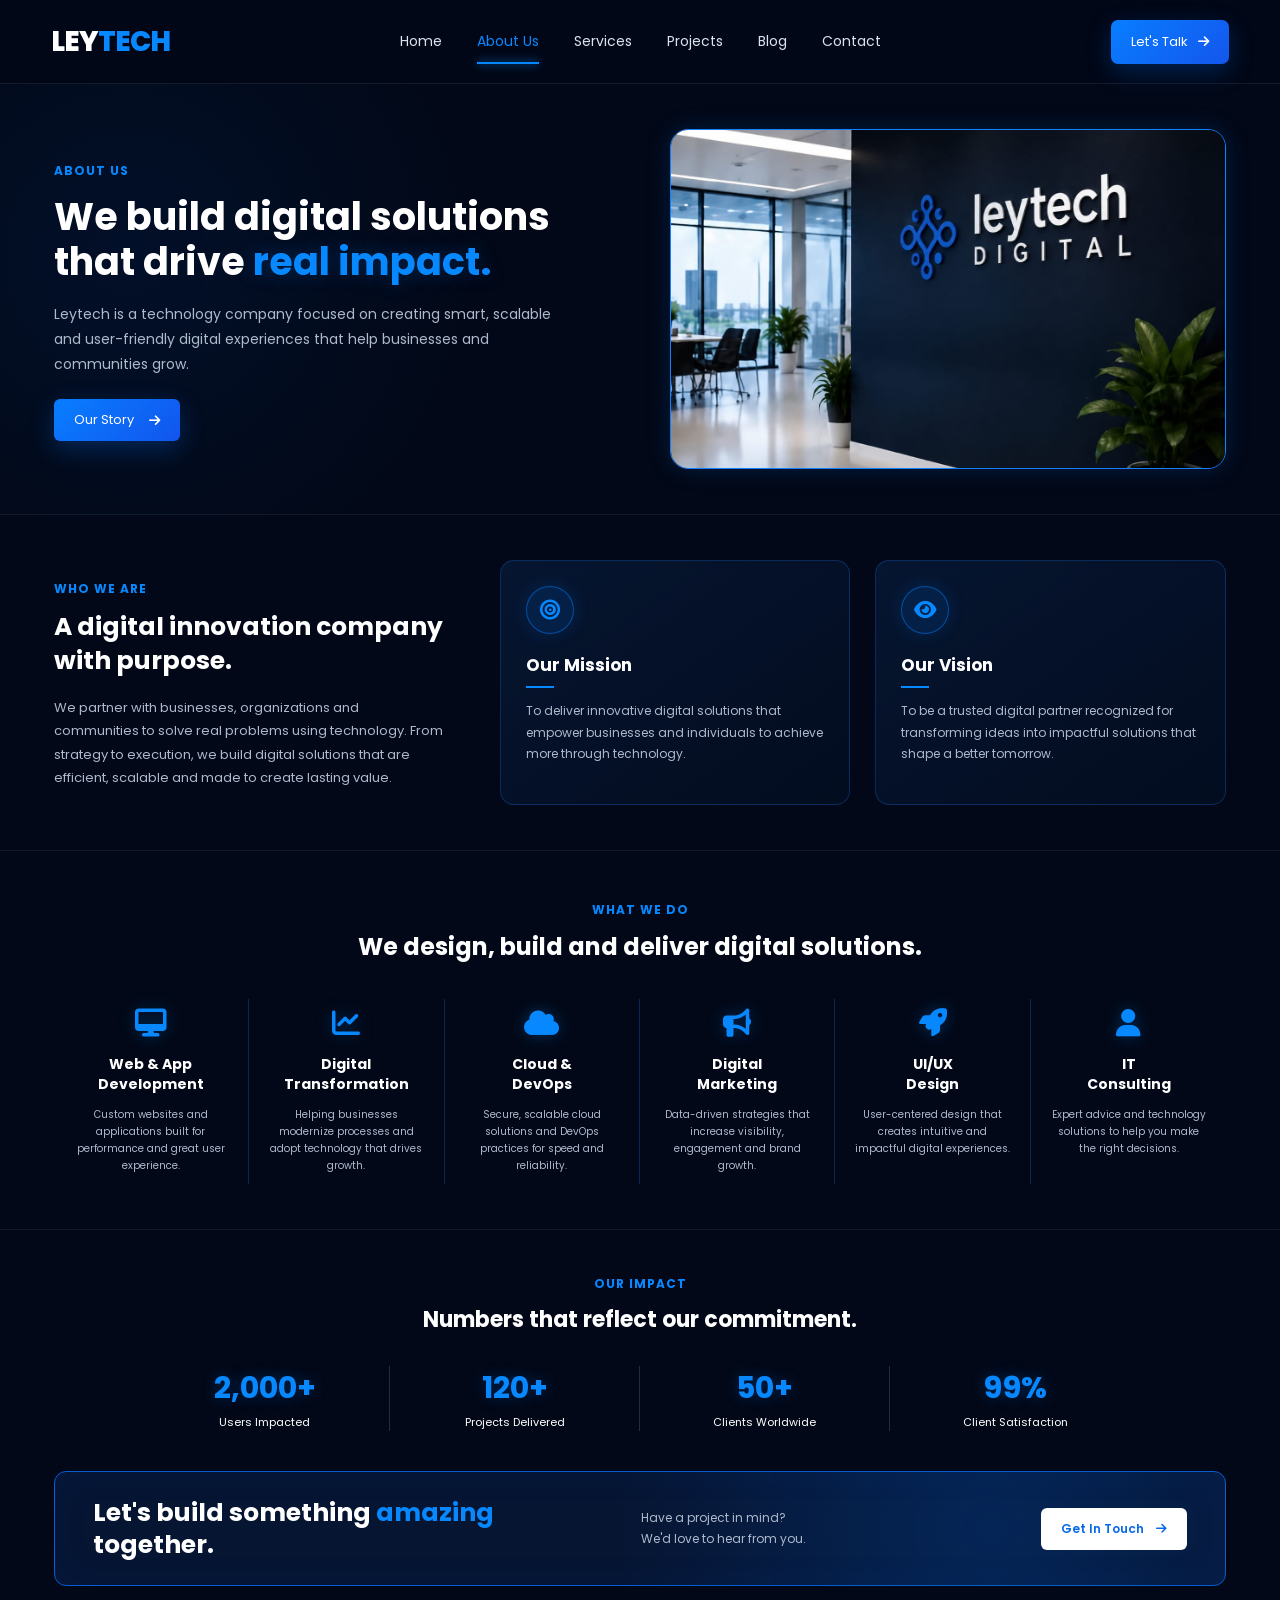
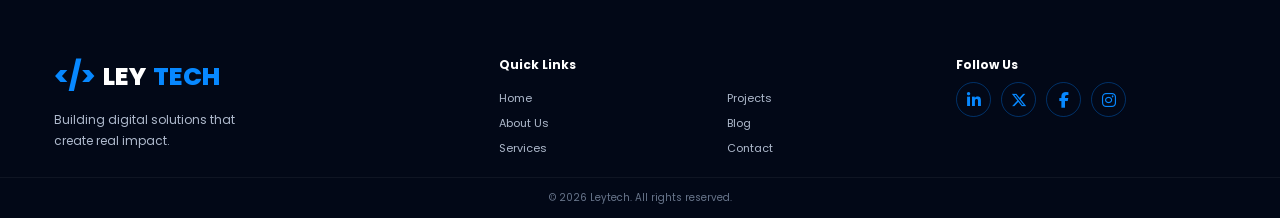
==== about.html @ d250a080 "Initial commit on main branch" ====
<!DOCTYPE html>

<html lang="en">

<head>

    <meta charset="UTF-8">

    <meta name="viewport" content="width=device-width, initial-scale=1.0">

    <title>LEYTECH | About Us</title>

    <!-- Google Font -->

    <link rel="preconnect" href="https://fonts.googleapis.com">

    <link rel="preconnect" href="https://fonts.gstatic.com" crossorigin>

    <link

        href="https://fonts.googleapis.com/css2?family=Poppins:wght@400;500;600;700;800&display=swap"

        rel="stylesheet"

    >

    <!-- Font Awesome -->

    <link

        rel="stylesheet"

        href="https://cdnjs.cloudflare.com/ajax/libs/font-awesome/6.7.2/css/all.min.css"

    >

    <!-- CSS -->

    <link rel="stylesheet" href="style.css">
    <link rel="stylesheet" href="about.css">

</head>

<body>

    <!-- ================= NAVBAR ================= -->

    <header class="navbar">

        <div class="logo">

           

            <span>LEY<span class="blue">TECH</span></span>

        </div>

        <nav>

            <a href="hero.html">Home</a>

            <a href="#" class="active">About Us</a>

            <a href="service.html">Services</a>

            <a href="#">Projects</a>

            <a href="#">Blog</a>

            <a href="#">Contact</a>

        </nav>

        <a href="https://wa.me/2348130242792" class="talk-btn">

            Let's Talk

            <i class="fa-solid fa-arrow-right"></i>

        </a>

    </header>

    <main>

        <!-- ================= ABOUT HERO ================= -->

        <section class="about-hero">

            <div class="about-content">

                <span class="small-title">ABOUT US</span>

                <h1>

                    We build digital solutions

                    that drive <span>real impact.</span>

                </h1>

                <p>

                    Leytech is a technology company focused on

                    creating smart, scalable and user-friendly

                    digital experiences that help businesses and

                    communities grow.

                </p>

                <a href="#" class="primary-btn">

                    Our Story

                    <i class="fa-solid fa-arrow-right"></i>

                </a>

            </div>

            <div class="about-image">

                <!-- Replace this image with your own -->

                <img src="photo 1.jpeg" alt="Leytech office">

            </div>

        </section>

        <!-- ================= WHO WE ARE ================= -->

        <section class="who-section">

            <div class="who-text">

                <span class="small-title">WHO WE ARE</span>

                <h2>

                    A digital innovation company

                    with purpose.

                </h2>

                <p>

                    We partner with businesses, organizations

                    and communities to solve real problems using

                    technology. From strategy to execution, we

                    build digital solutions that are efficient,

                    scalable and made to create lasting value.

                </p>

            </div>

            <!-- MISSION -->

            <div class="info-card">

                <div class="card-icon">

                    <i class="fa-solid fa-bullseye"></i>

                </div>

                <h3>Our Mission</h3>

                <div class="card-line"></div>

                <p>

                    To deliver innovative digital solutions

                    that empower businesses and individuals

                    to achieve more through technology.

                </p>

            </div>

            <!-- VISION -->

            <div class="info-card">

                <div class="card-icon">

                    <i class="fa-solid fa-eye"></i>

                </div>

                <h3>Our Vision</h3>

                <div class="card-line"></div>

                <p>

                    To be a trusted digital partner recognized

                    for transforming ideas into impactful

                    solutions that shape a better tomorrow.

                </p>

            </div>

        </section>

        <!-- ================= SERVICES ================= -->

        <section class="what-section">

            <span class="small-title">WHAT WE DO</span>

            <h2>

                We design, build and deliver digital solutions.

            </h2>

            <div class="services-grid">

                <!-- SERVICE 1 -->

                <div class="service">

                    <i class="fa-solid fa-desktop"></i>

                    <h3>

                        Web & App

                        <br>

                        Development

                    </h3>

                    <p>

                        Custom websites and applications

                        built for performance and great

                        user experience.

                    </p>

                </div>

                <!-- SERVICE 2 -->

                <div class="service">

                    <i class="fa-solid fa-chart-line"></i>

                    <h3>

                        Digital

                        <br>

                        Transformation

                    </h3>

                    <p>

                        Helping businesses modernize

                        processes and adopt technology

                        that drives growth.

                    </p>

                </div>

                <!-- SERVICE 3 -->

                <div class="service">

                    <i class="fa-solid fa-cloud"></i>

                    <h3>

                        Cloud &

                        <br>

                        DevOps

                    </h3>

                    <p>

                        Secure, scalable cloud solutions

                        and DevOps practices for speed

                        and reliability.

                    </p>

                </div>

                <!-- SERVICE 4 -->

                <div class="service">

                    <i class="fa-solid fa-bullhorn"></i>

                    <h3>

                        Digital

                        <br>

                        Marketing

                    </h3>

                    <p>

                        Data-driven strategies that

                        increase visibility, engagement

                        and brand growth.

                    </p>

                </div>

                <!-- SERVICE 5 -->

                <div class="service">

                    <i class="fa-solid fa-rocket"></i>

                    <h3>

                        UI/UX

                        <br>

                        Design

                    </h3>

                    <p>

                        User-centered design that creates

                        intuitive and impactful digital

                        experiences.

                    </p>

                </div>

                <!-- SERVICE 6 -->

                <div class="service">

                    <i class="fa-solid fa-user"></i>

                    <h3>

                        IT

                        <br>

                        Consulting

                    </h3>

                    <p>

                        Expert advice and technology

                        solutions to help you make the

                        right decisions.

                    </p>

                </div>

            </div>

        </section>

        <!-- ================= IMPACT ================= -->

        <section class="impact">

            <span class="small-title">OUR IMPACT</span>

            <h2>

                Numbers that reflect our commitment.

            </h2>

            <div class="stats">

                <div class="stat">

                    <strong>2,000+</strong>

                    <p>Users Impacted</p>

                </div>

                <div class="stat">

                    <strong>120+</strong>

                    <p>Projects Delivered</p>

                </div>

                <div class="stat">

                    <strong>50+</strong>

                    <p>Clients Worldwide</p>

                </div>

                <div class="stat">

                    <strong>99%</strong>

                    <p>Client Satisfaction</p>

                </div>

            </div>

        </section>

        <!-- ================= CTA ================= -->

        <section class="cta">

            <div class="cta-text">

                <h2>

                    Let's build something

                    <span>amazing</span> together.

                </h2>

            </div>

            <div class="cta-middle">

                <p>Have a project in mind?</p>

                <p>We'd love to hear from you.</p>

            </div>

            <a href="#" class="cta-btn">

                Get In Touch

                <i class="fa-solid fa-arrow-right"></i>

            </a>

        </section>

    </main>

    <!-- ================= FOOTER ================= -->

    <footer>

        <div class="footer-brand">

            <div class="footer-logo">

                <span>&lt;/&gt;</span>

                LEY<span>TECH</span>

            </div>

            <p>

                Building digital solutions

                that create real impact.

            </p>

        </div>

        <div class="footer-links">

            <h3>Quick Links</h3>

            <a href="#">Home</a>

            <a href="#">About Us</a>

            <a href="#">Services</a>

        </div>

        <div class="footer-links">

            <h3>&nbsp;</h3>

            <a href="#">Projects</a>

            <a href="#">Blog</a>

            <a href="#">Contact</a>

        </div>

        <div class="follow">

            <h3>Follow Us</h3>

            <div class="socials">

                <a href="#">

                    <i class="fa-brands fa-linkedin-in"></i>

                </a>

                <a href="#">

                    <i class="fa-brands fa-x-twitter"></i>

                </a>

                <a href="#">

                    <i class="fa-brands fa-facebook-f"></i>

                </a>

                <a href="#">

                    <i class="fa-brands fa-instagram"></i>

                </a>

            </div>

        </div>

    </footer>

    <div class="copyright">

        © 2026 Leytech. All rights reserved.

    </div>

</body>

</html>
---- about.css ----
/* =========================================

   RESET

========================================= */

* {

    margin: 0;

    padding: 0;

    box-sizing: border-box;

}

html {

    scroll-behavior: smooth;

}

body {

    font-family: "Poppins", sans-serif;

    background: #020817;

    color: #ffffff;

    overflow-x: hidden;

}

a {

    text-decoration: none;

    color: inherit;

}

/* =========================================

   COLORS

========================================= */

:root {

    --blue: #0788ff;

    --light-blue: #19a0ff;

    --dark: #020817;

    --card: #061127;

    --text: #ffffff;

    --muted: #aeb9cc;

    --border: rgba(31, 126, 255, 0.25);

}

/* =========================================

   NAVBAR

========================================= */

.navbar {

    height: 84px;

    padding: 0 4%;

    display: flex;

    align-items: center;

    justify-content: space-between;

    background: rgba(2, 8, 23, 0.95);

    border-bottom: 1px solid rgba(255, 255, 255, 0.08);

    position: relative;

    z-index: 10;

}

/* LOGO */

.logo {

    display: flex;

    align-items: center;

    gap: 10px;

    font-size: 28px;

    font-weight: 800;

    letter-spacing: -1px;

}

.logo-icon {

    color: var(--blue);

    font-size: 32px;

}

.blue {

    color: var(--blue);

}

/* NAVIGATION */

nav {

    display: flex;

    align-items: center;

    gap: 35px;

}

nav a {

    position: relative;

    color: #dbe3ef;

    font-size: 14px;

    transition: 0.3s;

}

nav a:hover {

    color: var(--blue);

}

nav a.active {

    color: var(--blue);

}

nav a.active::after {

    content: "";

    position: absolute;

    left: 0;

    bottom: -12px;

    width: 100%;

    height: 2px;

    background: var(--blue);

    box-shadow: 0 0 10px var(--blue);

}

/* TALK BUTTON */

.talk-btn {

    display: flex;

    align-items: center;

    gap: 10px;

    padding: 12px 20px;

    background: linear-gradient(

        135deg,

        #087eff,

        #1456ed

    );

    border-radius: 7px;

    font-size: 13px;

    box-shadow:

        0 8px 25px rgba(0, 116, 255, 0.25);

    transition: 0.3s;

}

.talk-btn:hover {

    transform: translateY(-2px);

    box-shadow:

        0 10px 30px rgba(0, 140, 255, 0.45);

}

/* =========================================

   COMMON SECTION

========================================= */

.small-title {

    color: var(--blue);

    font-size: 12px;

    font-weight: 700;

    letter-spacing: 1px;

}

/* =========================================

   ABOUT HERO

========================================= */

.about-hero {

    min-height: 360px;

    padding: 45px 4.2%;

    display: grid;

    grid-template-columns: 1fr 1fr;

    align-items: center;

    gap: 60px;

    border-bottom:

        1px solid rgba(255,255,255,0.06);

    background:

        radial-gradient(

            circle at 10% 40%,

            rgba(0, 108, 255, 0.08),

            transparent 30%

        );

}

/* ABOUT TEXT */

.about-content h1 {

    max-width: 570px;

    margin-top: 12px;

    font-size: 38px;

    line-height: 1.2;

    font-weight: 700;

}

.about-content h1 span {

    color: var(--blue);

    text-shadow:

        0 0 20px rgba(0,140,255,0.25);

}

.about-content p {

    max-width: 500px;

    margin: 17px 0 22px;

    color: var(--muted);

    font-size: 14px;

    line-height: 1.8;

}

/* BUTTON */

.primary-btn {

    display: inline-flex;

    align-items: center;

    gap: 15px;

    padding: 11px 20px;

    background:

        linear-gradient(

            135deg,

            #087eff,

            #1255ee

        );

    border-radius: 6px;

    font-size: 13px;

    box-shadow:

        0 8px 25px rgba(0,120,255,0.25);

    transition: 0.3s;

}

.primary-btn:hover {

    transform: translateY(-3px);

    box-shadow:

        0 12px 30px rgba(0,130,255,0.4);

}

/* ABOUT IMAGE */

.about-image {

    height: 340px;

    border-radius: 18px;

    overflow: hidden;

    border: 1px solid #147fff;

    box-shadow:

        0 0 25px rgba(0,126,255,0.18);

}

.about-image img {

    width: 100%;

    height: 100%;

    object-fit: cover;

    display: block;

}

/* =========================================

   WHO WE ARE

========================================= */

.who-section {

    padding: 45px 4.2%;

    display: grid;

    grid-template-columns: 1.2fr 1fr 1fr;

    gap: 25px;

    align-items: center;

    border-bottom:

        1px solid rgba(255,255,255,0.06);

}

.who-text {

    padding-right: 30px;

}

.who-text h2 {

    margin: 10px 0 18px;

    font-size: 25px;

    line-height: 1.35;

}

.who-text p {

    color: var(--muted);

    font-size: 13px;

    line-height: 1.8;

}

/* INFO CARDS */

.info-card {

    min-height: 245px;

    padding: 25px;

    border-radius: 14px;

    background:

        linear-gradient(

            145deg,

            rgba(7,24,53,0.85),

            rgba(3,13,32,0.95)

        );

    border:

        1px solid var(--border);

    transition: 0.3s;

}

.info-card:hover {

    border-color: var(--blue);

    transform: translateY(-5px);

    box-shadow:

        0 15px 40px rgba(0,110,255,0.12);

}

.card-icon {

    width: 48px;

    height: 48px;

    display: flex;

    align-items: center;

    justify-content: center;

    border-radius: 50%;

    color: var(--blue);

    background: rgba(0,126,255,0.12);

    border: 1px solid rgba(0,126,255,0.5);

    box-shadow:

        0 0 18px rgba(0,126,255,0.18);

}

.card-icon i {

    font-size: 20px;

}

.info-card h3 {

    margin-top: 18px;

    font-size: 17px;

}

.card-line {

    width: 28px;

    height: 2px;

    margin: 8px 0 12px;

    background: var(--blue);

}

.info-card p {

    color: var(--muted);

    font-size: 12px;

    line-height: 1.8;

}

/* =========================================

   WHAT WE DO

========================================= */

.what-section {

    padding: 45px 4.2%;

    text-align: center;

    border-bottom:

        1px solid rgba(255,255,255,0.06);

}

.what-section h2 {

    margin: 8px 0 35px;

    font-size: 24px;

}

/* SERVICES GRID */

.services-grid {

    display: grid;

    grid-template-columns:

        repeat(6, 1fr);

    max-width: 1200px;

    margin: auto;

}

/* SERVICE */

.service {

    padding: 10px 18px;

    min-height: 175px;

    border-right:

        1px solid rgba(34,123,255,0.28);

}

.service:last-child {

    border-right: none;

}

.service > i {

    color: var(--blue);

    font-size: 28px;

    margin-bottom: 18px;

    filter:

        drop-shadow(

            0 0 8px

            rgba(0,140,255,0.3)

        );

}

.service h3 {

    font-size: 14px;

    line-height: 1.4;

    margin-bottom: 12px;

}

.service p {

    color: var(--muted);

    font-size: 10px;

    line-height: 1.7;

}

/* =========================================

   IMPACT

========================================= */

.impact {

    padding: 40px 4.2%;

    text-align: center;

}

.impact h2 {

    margin: 8px 0 30px;

    font-size: 22px;

}

.stats {

    max-width: 1000px;

    margin: auto;

    display: grid;

    grid-template-columns:

        repeat(4, 1fr);

}

.stat {

    border-right:

        1px solid rgba(255,255,255,0.15);

}

.stat:last-child {

    border-right: none;

}

.stat strong {

    color: var(--blue);

    font-size: 30px;

    font-weight: 700;

    text-shadow:

        0 0 15px rgba(0,130,255,0.3);

}

.stat p {

    margin-top: 3px;

    color: white;

    font-size: 11px;

}

/* =========================================

   CTA

========================================= */

.cta {

    margin: 0 4.2% 35px;

    min-height: 115px;

    padding: 25px 38px;

    display: grid;

    grid-template-columns:

        1.4fr 1fr auto;

    align-items: center;

    gap: 30px;

    border-radius: 12px;

    border: 1px solid #075dce;

    background:

        radial-gradient(

            circle at 80% 50%,

            rgba(0,113,255,0.18),

            transparent 40%

        ),

        #061532;

    box-shadow:

        inset 0 0 40px rgba(0,80,255,0.05);

}

.cta h2 {

    font-size: 25px;

    line-height: 1.25;

}

.cta h2 span {

    color: var(--blue);

}

.cta-middle p {

    color: var(--muted);

    font-size: 12px;

    line-height: 1.7;

}

.cta-btn {

    padding: 12px 20px;

    display: flex;

    align-items: center;

    gap: 12px;

    color: #0869e9;

    background: white;

    border-radius: 6px;

    font-size: 12px;

    font-weight: 600;

    transition: 0.3s;

}

.cta-btn:hover {

    transform: translateY(-3px);

    box-shadow:

        0 10px 30px rgba(0,120,255,0.3);

}

/* =========================================

   FOOTER

========================================= */

footer {

    padding: 35px 4.2% 20px;

    display: grid;

    grid-template-columns:

        1.5fr 0.7fr 0.7fr 1fr;

    gap: 40px;

}

/* FOOTER LOGO */

.footer-logo {

    display: flex;

    align-items: center;

    gap: 7px;

    font-size: 25px;

    font-weight: 800;

}

.footer-logo span:first-child {

    color: var(--blue);

    font-size: 28px;

}

.footer-logo span:last-child {

    color: var(--blue);

}

.footer-brand p {

    max-width: 220px;

    margin-top: 12px;

    color: var(--muted);

    font-size: 12px;

    line-height: 1.7;

}

/* FOOTER LINKS */

.footer-links {

    display: flex;

    flex-direction: column;

    gap: 8px;

}

.footer-links h3,

.follow h3 {

    margin-bottom: 8px;

    font-size: 12px;

}

.footer-links a {

    color: var(--muted);

    font-size: 11px;

    transition: 0.3s;

}

.footer-links a:hover {

    color: var(--blue);

}

/* SOCIAL */

.socials {

    display: flex;

    gap: 10px;

}

.socials a {

    width: 35px;

    height: 35px;

    display: flex;

    align-items: center;

    justify-content: center;

    color: var(--blue);

    border:

        1px solid rgba(0,126,255,0.35);

    border-radius: 50%;

    transition: 0.3s;

}

.socials a:hover {

    color: #159cff;

    border-color: #159cff;

    transform: translatey(-4px);

    box-shadow:

        0 0 15px rgba(21,156,255,0.3);


}

/* COPYRIGHT */

.copyright {

    padding: 12px;

    text-align: center;

    color: #68758b;

    font-size: 10px;

    border-top:

        1px solid rgba(255,255,255,0.05);

}

/* =========================================

   TABLET

========================================= */

@media (max-width: 950px) {

    nav {

        gap: 18px;

    }

    .talk-btn {

        display: none;

    }

    .about-hero {

        grid-template-columns: 1fr;

        text-align: center;

    }

    .about-content p,

    .about-content h1 {

        margin-left: auto;

        margin-right: auto;

    }

    .about-image {

        max-width: 650px;

        width: 100%;

        margin: auto;

    }

    .who-section {

        grid-template-columns: 1fr 1fr;

    }

    .who-text {

        grid-column: 1 / -1;

    }

    .services-grid {

        grid-template-columns:

            repeat(3, 1fr);

        gap: 25px;

    }

    .service {

        border-right: none;

    }

    .stats {

        grid-template-columns:

            repeat(2, 1fr);

        gap: 25px;

    }

    .stat:nth-child(2) {

        border-right: none;

    }

    .cta {

        grid-template-columns: 1fr 1fr;

    }

    .cta-btn {

        width: fit-content;

    }

    footer {

        grid-template-columns:

            1fr 1fr;

    }

}

/* =========================================

   MOBILE

========================================= */

@media (max-width: 650px) {

    .navbar {

        height: 70px;

        padding: 0 5%;

    }

    .logo {

        font-size: 22px;

    }

    .logo-icon {

        font-size: 25px;

    }

    nav {

        display: none;

    }

    /* ABOUT */

    .about-hero {

        padding: 45px 6%;

        gap: 35px;

    }

    .about-content {

        text-align: left;

    }

    .about-content h1 {

        font-size: 30px;

    }

    .about-content p {

        font-size: 13px;

    }

    .about-image {

        height: 260px;

    }

    /* WHO */

    .who-section {

        grid-template-columns: 1fr;

        padding: 45px 6%;

    }

    .who-text {

        padding-right: 0;

    }

    /* SERVICES */

    .what-section {

        padding: 45px 6%;

    }

    .what-section h2 {

        font-size: 20px;

    }

    .services-grid {

        grid-template-columns: 1fr 1fr;

    }

    .service {

        padding: 15px 8px;

    }

    /* IMPACT */

    .stats {

        grid-template-columns: 1fr 1fr;

    }

    .stat {

        border-right: none;

        padding: 15px 5px;

    }

    .stat strong {

        font-size: 25px;

    }

    /* CTA */

    .cta {

        margin: 0 5% 30px;

        padding: 25px;

        grid-template-columns: 1fr;

        gap: 20px;

    }

    .cta h2 {

        font-size: 23px;

    }

    /* FOOTER */

    footer {

        grid-template-columns: 1fr 1fr;

        padding: 35px 6%;

    }

    .footer-brand {

        grid-column: 1 / -1;

    }

    .follow {

        grid-column: 1 / -1;

    }

}

/* =========================================

   SMALL PHONES

========================================= */

@media (max-width: 400px) {

    .services-grid {

        grid-template-columns: 1fr;

    }

    .stats {

        grid-template-columns: 1fr;

    }

    .about-content h1 {

        font-size: 27px;

    }

    footer {

        grid-template-columns: 1fr;

    }

    .footer-brand,

    .follow {

        grid-column: auto;

    }

}
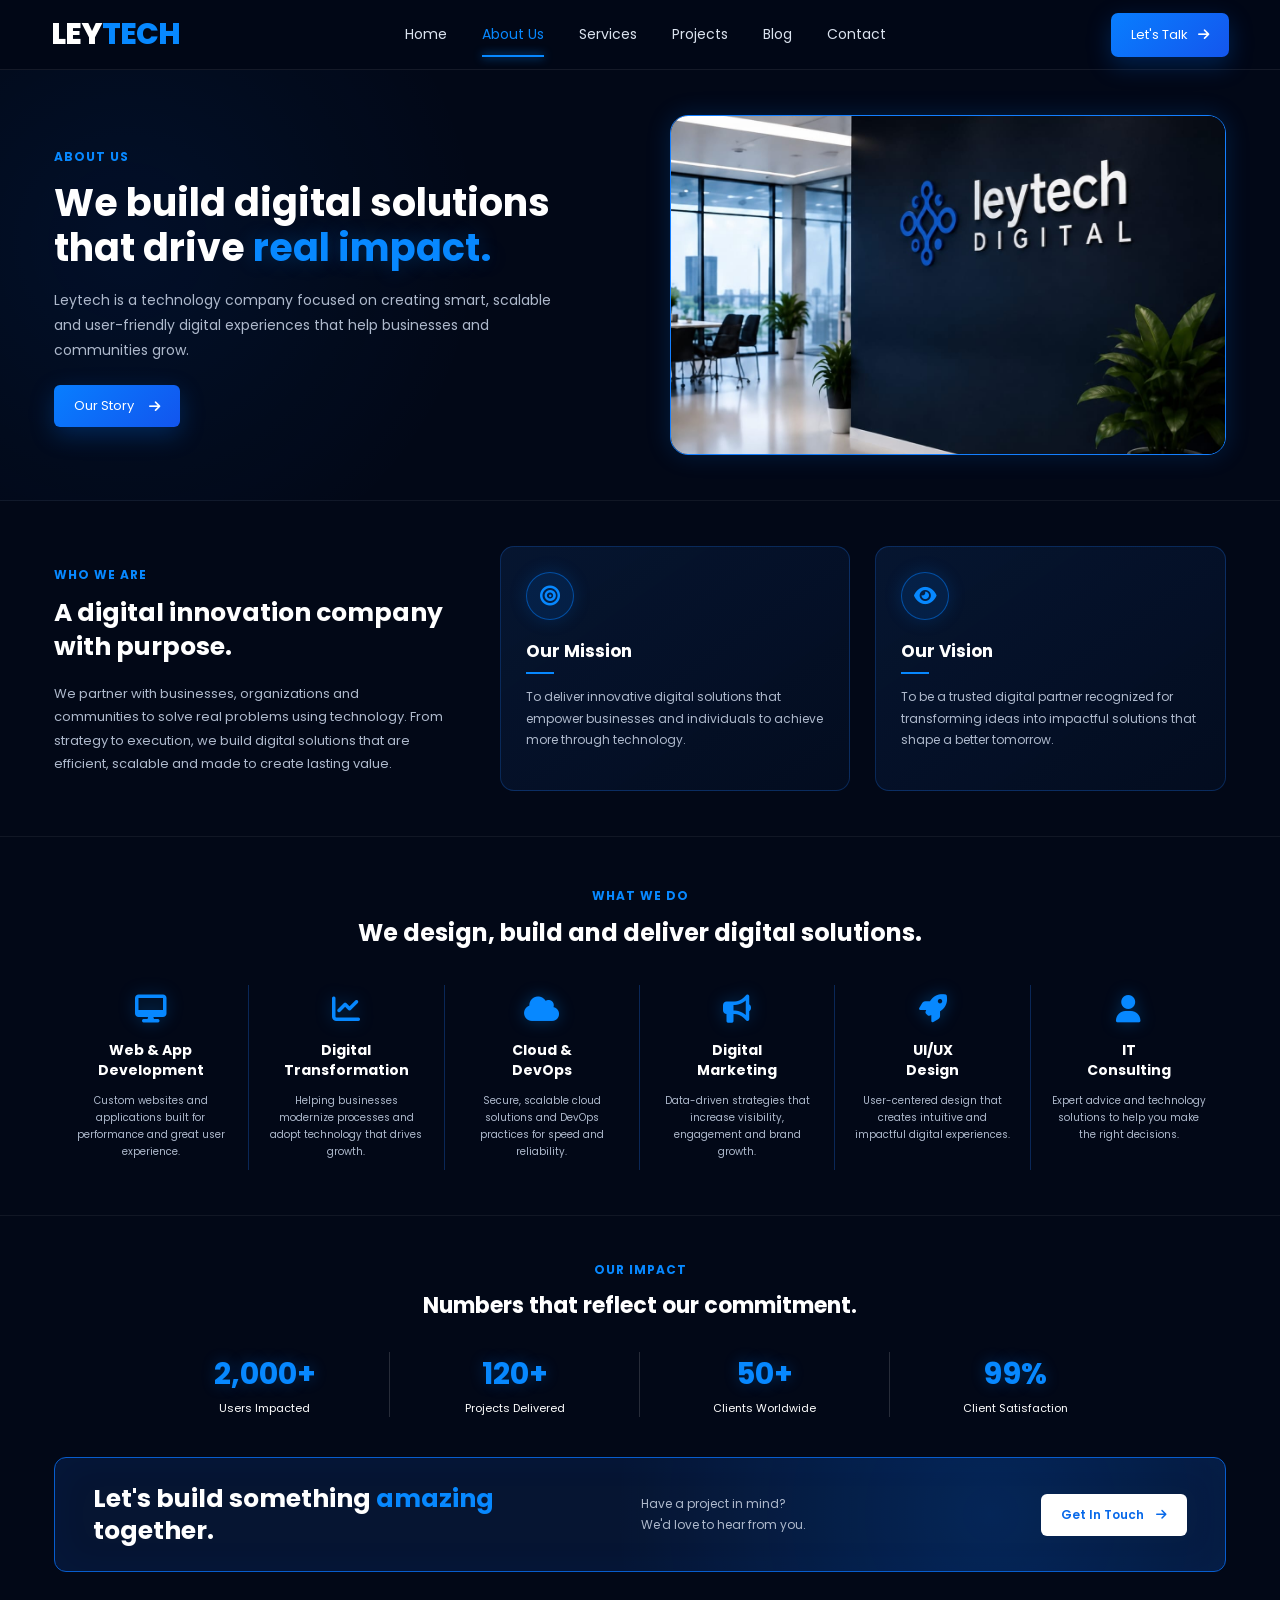
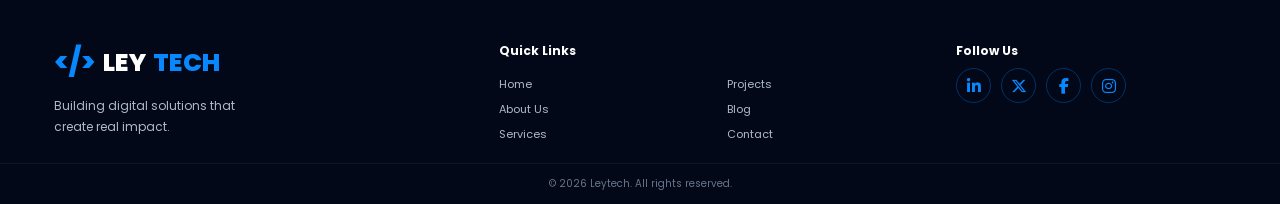
==== commit c2bf277b: "initial commit on main" ====
--- a/about.html
+++ b/about.html
@@ -1,584 +1,388 @@
-<!DOCTYPE html>
+<!doctype html>
 
 <html lang="en">
-
-<head>
-
-    <meta charset="UTF-8">
-
-    <meta name="viewport" content="width=device-width, initial-scale=1.0">
+  <head>
+    <meta charset="UTF-8" />
+
+    <meta name="viewport" content="width=device-width, initial-scale=1.0" />
 
     <title>LEYTECH | About Us</title>
 
     <!-- Google Font -->
 
-    <link rel="preconnect" href="https://fonts.googleapis.com">
-
-    <link rel="preconnect" href="https://fonts.gstatic.com" crossorigin>
+    <link rel="preconnect" href="https://fonts.googleapis.com" />
+
+    <link rel="preconnect" href="https://fonts.gstatic.com" crossorigin />
 
     <link
-
-        href="https://fonts.googleapis.com/css2?family=Poppins:wght@400;500;600;700;800&display=swap"
-
-        rel="stylesheet"
-
-    >
+      href="https://fonts.googleapis.com/css2?family=Poppins:wght@400;500;600;700;800&display=swap"
+      rel="stylesheet"
+    />
 
     <!-- Font Awesome -->
 
     <link
-
-        rel="stylesheet"
-
-        href="https://cdnjs.cloudflare.com/ajax/libs/font-awesome/6.7.2/css/all.min.css"
-
-    >
+      rel="stylesheet"
+      href="https://cdnjs.cloudflare.com/ajax/libs/font-awesome/6.7.2/css/all.min.css"
+    />
 
     <!-- CSS -->
 
-    <link rel="stylesheet" href="style.css">
-    <link rel="stylesheet" href="about.css">
-
-</head>
-
-<body>
-
+    <link rel="stylesheet" href="style.css" />
+    <link rel="stylesheet" href="about.css" />
+  </head>
+
+  <body>
     <!-- ================= NAVBAR ================= -->
 
     <header class="navbar">
-
-        <div class="logo">
-
-           
-
-            <span>LEY<span class="blue">TECH</span></span>
-
-        </div>
-
-        <nav>
-
-            <a href="hero.html">Home</a>
-
-            <a href="#" class="active">About Us</a>
-
-            <a href="service.html">Services</a>
-
-            <a href="#">Projects</a>
-
-            <a href="#">Blog</a>
-
-            <a href="#">Contact</a>
-
-        </nav>
-
-        <a href="https://wa.me/2348130242792" class="talk-btn">
-
-            Let's Talk
+      <div class="logo">
+        
+        <span>LEY<span class="blue">TECH</span></span>
+      </div>
+
+      <nav>
+        <a href="index.html">Home</a>
+
+        <a href="#" class="active">About Us</a>
+
+        <a href="service.html">Services</a>
+
+        <a href="#">Projects</a>
+
+        <a href="#">Blog</a>
+
+        <a href="contact.html">Contact</a>
+      </nav>
+
+      <a href="https://wa.me/2348130242792" class="talk-btn">
+        Let's Talk
+
+        <i class="fa-solid fa-arrow-right"></i>
+      </a>
+    </header>
+
+    <main>
+      <!-- ================= ABOUT HERO ================= -->
+
+      <section class="about-hero">
+        <div class="about-content">
+          <span class="small-title">ABOUT US</span>
+
+          <h1>
+            We build digital solutions that drive <span>real impact.</span>
+          </h1>
+
+          <p>
+            Leytech is a technology company focused on creating smart, scalable
+            and user-friendly digital experiences that help businesses and
+            communities grow.
+          </p>
+
+          <a href="#" class="primary-btn">
+            Our Story
 
             <i class="fa-solid fa-arrow-right"></i>
-
+          </a>
+        </div>
+
+        <div class="about-image">
+          <!-- Replace this image with your own -->
+
+          <img src="photo 1.jpeg" alt="Leytech office" />
+        </div>
+      </section>
+
+      <!-- ================= WHO WE ARE ================= -->
+
+      <section class="who-section">
+        <div class="who-text">
+          <span class="small-title">WHO WE ARE</span>
+
+          <h2>A digital innovation company with purpose.</h2>
+
+          <p>
+            We partner with businesses, organizations and communities to solve
+            real problems using technology. From strategy to execution, we build
+            digital solutions that are efficient, scalable and made to create
+            lasting value.
+          </p>
+        </div>
+
+        <!-- MISSION -->
+
+        <div class="info-card">
+          <div class="card-icon">
+            <i class="fa-solid fa-bullseye"></i>
+          </div>
+
+          <h3>Our Mission</h3>
+
+          <div class="card-line"></div>
+
+          <p>
+            To deliver innovative digital solutions that empower businesses and
+            individuals to achieve more through technology.
+          </p>
+        </div>
+
+        <!-- VISION -->
+
+        <div class="info-card">
+          <div class="card-icon">
+            <i class="fa-solid fa-eye"></i>
+          </div>
+
+          <h3>Our Vision</h3>
+
+          <div class="card-line"></div>
+
+          <p>
+            To be a trusted digital partner recognized for transforming ideas
+            into impactful solutions that shape a better tomorrow.
+          </p>
+        </div>
+      </section>
+
+      <!-- ================= SERVICES ================= -->
+
+      <section class="what-section">
+        <span class="small-title">WHAT WE DO</span>
+
+        <h2>We design, build and deliver digital solutions.</h2>
+
+        <div class="services-grid">
+          <!-- SERVICE 1 -->
+
+          <div class="service">
+            <i class="fa-solid fa-desktop"></i>
+
+            <h3>
+              Web & App
+
+              <br />
+
+              Development
+            </h3>
+
+            <p>
+              Custom websites and applications built for performance and great
+              user experience.
+            </p>
+          </div>
+
+          <!-- SERVICE 2 -->
+
+          <div class="service">
+            <i class="fa-solid fa-chart-line"></i>
+
+            <h3>
+              Digital
+
+              <br />
+
+              Transformation
+            </h3>
+
+            <p>
+              Helping businesses modernize processes and adopt technology that
+              drives growth.
+            </p>
+          </div>
+
+          <!-- SERVICE 3 -->
+
+          <div class="service">
+            <i class="fa-solid fa-cloud"></i>
+
+            <h3>
+              Cloud &
+
+              <br />
+
+              DevOps
+            </h3>
+
+            <p>
+              Secure, scalable cloud solutions and DevOps practices for speed
+              and reliability.
+            </p>
+          </div>
+
+          <!-- SERVICE 4 -->
+
+          <div class="service">
+            <i class="fa-solid fa-bullhorn"></i>
+
+            <h3>
+              Digital
+
+              <br />
+
+              Marketing
+            </h3>
+
+            <p>
+              Data-driven strategies that increase visibility, engagement and
+              brand growth.
+            </p>
+          </div>
+
+          <!-- SERVICE 5 -->
+
+          <div class="service">
+            <i class="fa-solid fa-rocket"></i>
+
+            <h3>
+              UI/UX
+
+              <br />
+
+              Design
+            </h3>
+
+            <p>
+              User-centered design that creates intuitive and impactful digital
+              experiences.
+            </p>
+          </div>
+
+          <!-- SERVICE 6 -->
+
+          <div class="service">
+            <i class="fa-solid fa-user"></i>
+
+            <h3>
+              IT
+
+              <br />
+
+              Consulting
+            </h3>
+
+            <p>
+              Expert advice and technology solutions to help you make the right
+              decisions.
+            </p>
+          </div>
+        </div>
+      </section>
+
+      <!-- ================= IMPACT ================= -->
+
+      <section class="impact">
+        <span class="small-title">OUR IMPACT</span>
+
+        <h2>Numbers that reflect our commitment.</h2>
+
+        <div class="stats">
+          <div class="stat">
+            <strong>2,000+</strong>
+
+            <p>Users Impacted</p>
+          </div>
+
+          <div class="stat">
+            <strong>120+</strong>
+
+            <p>Projects Delivered</p>
+          </div>
+
+          <div class="stat">
+            <strong>50+</strong>
+
+            <p>Clients Worldwide</p>
+          </div>
+
+          <div class="stat">
+            <strong>99%</strong>
+
+            <p>Client Satisfaction</p>
+          </div>
+        </div>
+      </section>
+
+      <!-- ================= CTA ================= -->
+
+      <section class="cta">
+        <div class="cta-text">
+          <h2>
+            Let's build something
+
+            <span>amazing</span> together.
+          </h2>
+        </div>
+
+        <div class="cta-middle">
+          <p>Have a project in mind?</p>
+
+          <p>We'd love to hear from you.</p>
+        </div>
+
+        <a href="#" class="cta-btn">
+          Get In Touch
+
+          <i class="fa-solid fa-arrow-right"></i>
         </a>
-
-    </header>
-
-    <main>
-
-        <!-- ================= ABOUT HERO ================= -->
-
-        <section class="about-hero">
-
-            <div class="about-content">
-
-                <span class="small-title">ABOUT US</span>
-
-                <h1>
-
-                    We build digital solutions
-
-                    that drive <span>real impact.</span>
-
-                </h1>
-
-                <p>
-
-                    Leytech is a technology company focused on
-
-                    creating smart, scalable and user-friendly
-
-                    digital experiences that help businesses and
-
-                    communities grow.
-
-                </p>
-
-                <a href="#" class="primary-btn">
-
-                    Our Story
-
-                    <i class="fa-solid fa-arrow-right"></i>
-
-                </a>
-
-            </div>
-
-            <div class="about-image">
-
-                <!-- Replace this image with your own -->
-
-                <img src="photo 1.jpeg" alt="Leytech office">
-
-            </div>
-
-        </section>
-
-        <!-- ================= WHO WE ARE ================= -->
-
-        <section class="who-section">
-
-            <div class="who-text">
-
-                <span class="small-title">WHO WE ARE</span>
-
-                <h2>
-
-                    A digital innovation company
-
-                    with purpose.
-
-                </h2>
-
-                <p>
-
-                    We partner with businesses, organizations
-
-                    and communities to solve real problems using
-
-                    technology. From strategy to execution, we
-
-                    build digital solutions that are efficient,
-
-                    scalable and made to create lasting value.
-
-                </p>
-
-            </div>
-
-            <!-- MISSION -->
-
-            <div class="info-card">
-
-                <div class="card-icon">
-
-                    <i class="fa-solid fa-bullseye"></i>
-
-                </div>
-
-                <h3>Our Mission</h3>
-
-                <div class="card-line"></div>
-
-                <p>
-
-                    To deliver innovative digital solutions
-
-                    that empower businesses and individuals
-
-                    to achieve more through technology.
-
-                </p>
-
-            </div>
-
-            <!-- VISION -->
-
-            <div class="info-card">
-
-                <div class="card-icon">
-
-                    <i class="fa-solid fa-eye"></i>
-
-                </div>
-
-                <h3>Our Vision</h3>
-
-                <div class="card-line"></div>
-
-                <p>
-
-                    To be a trusted digital partner recognized
-
-                    for transforming ideas into impactful
-
-                    solutions that shape a better tomorrow.
-
-                </p>
-
-            </div>
-
-        </section>
-
-        <!-- ================= SERVICES ================= -->
-
-        <section class="what-section">
-
-            <span class="small-title">WHAT WE DO</span>
-
-            <h2>
-
-                We design, build and deliver digital solutions.
-
-            </h2>
-
-            <div class="services-grid">
-
-                <!-- SERVICE 1 -->
-
-                <div class="service">
-
-                    <i class="fa-solid fa-desktop"></i>
-
-                    <h3>
-
-                        Web & App
-
-                        <br>
-
-                        Development
-
-                    </h3>
-
-                    <p>
-
-                        Custom websites and applications
-
-                        built for performance and great
-
-                        user experience.
-
-                    </p>
-
-                </div>
-
-                <!-- SERVICE 2 -->
-
-                <div class="service">
-
-                    <i class="fa-solid fa-chart-line"></i>
-
-                    <h3>
-
-                        Digital
-
-                        <br>
-
-                        Transformation
-
-                    </h3>
-
-                    <p>
-
-                        Helping businesses modernize
-
-                        processes and adopt technology
-
-                        that drives growth.
-
-                    </p>
-
-                </div>
-
-                <!-- SERVICE 3 -->
-
-                <div class="service">
-
-                    <i class="fa-solid fa-cloud"></i>
-
-                    <h3>
-
-                        Cloud &
-
-                        <br>
-
-                        DevOps
-
-                    </h3>
-
-                    <p>
-
-                        Secure, scalable cloud solutions
-
-                        and DevOps practices for speed
-
-                        and reliability.
-
-                    </p>
-
-                </div>
-
-                <!-- SERVICE 4 -->
-
-                <div class="service">
-
-                    <i class="fa-solid fa-bullhorn"></i>
-
-                    <h3>
-
-                        Digital
-
-                        <br>
-
-                        Marketing
-
-                    </h3>
-
-                    <p>
-
-                        Data-driven strategies that
-
-                        increase visibility, engagement
-
-                        and brand growth.
-
-                    </p>
-
-                </div>
-
-                <!-- SERVICE 5 -->
-
-                <div class="service">
-
-                    <i class="fa-solid fa-rocket"></i>
-
-                    <h3>
-
-                        UI/UX
-
-                        <br>
-
-                        Design
-
-                    </h3>
-
-                    <p>
-
-                        User-centered design that creates
-
-                        intuitive and impactful digital
-
-                        experiences.
-
-                    </p>
-
-                </div>
-
-                <!-- SERVICE 6 -->
-
-                <div class="service">
-
-                    <i class="fa-solid fa-user"></i>
-
-                    <h3>
-
-                        IT
-
-                        <br>
-
-                        Consulting
-
-                    </h3>
-
-                    <p>
-
-                        Expert advice and technology
-
-                        solutions to help you make the
-
-                        right decisions.
-
-                    </p>
-
-                </div>
-
-            </div>
-
-        </section>
-
-        <!-- ================= IMPACT ================= -->
-
-        <section class="impact">
-
-            <span class="small-title">OUR IMPACT</span>
-
-            <h2>
-
-                Numbers that reflect our commitment.
-
-            </h2>
-
-            <div class="stats">
-
-                <div class="stat">
-
-                    <strong>2,000+</strong>
-
-                    <p>Users Impacted</p>
-
-                </div>
-
-                <div class="stat">
-
-                    <strong>120+</strong>
-
-                    <p>Projects Delivered</p>
-
-                </div>
-
-                <div class="stat">
-
-                    <strong>50+</strong>
-
-                    <p>Clients Worldwide</p>
-
-                </div>
-
-                <div class="stat">
-
-                    <strong>99%</strong>
-
-                    <p>Client Satisfaction</p>
-
-                </div>
-
-            </div>
-
-        </section>
-
-        <!-- ================= CTA ================= -->
-
-        <section class="cta">
-
-            <div class="cta-text">
-
-                <h2>
-
-                    Let's build something
-
-                    <span>amazing</span> together.
-
-                </h2>
-
-            </div>
-
-            <div class="cta-middle">
-
-                <p>Have a project in mind?</p>
-
-                <p>We'd love to hear from you.</p>
-
-            </div>
-
-            <a href="#" class="cta-btn">
-
-                Get In Touch
-
-                <i class="fa-solid fa-arrow-right"></i>
-
-            </a>
-
-        </section>
-
+      </section>
     </main>
 
     <!-- ================= FOOTER ================= -->
 
     <footer>
-
-        <div class="footer-brand">
-
-            <div class="footer-logo">
-
-                <span>&lt;/&gt;</span>
-
-                LEY<span>TECH</span>
-
-            </div>
-
-            <p>
-
-                Building digital solutions
-
-                that create real impact.
-
-            </p>
-
-        </div>
-
-        <div class="footer-links">
-
-            <h3>Quick Links</h3>
-
-            <a href="#">Home</a>
-
-            <a href="#">About Us</a>
-
-            <a href="#">Services</a>
-
-        </div>
-
-        <div class="footer-links">
-
-            <h3>&nbsp;</h3>
-
-            <a href="#">Projects</a>
-
-            <a href="#">Blog</a>
-
-            <a href="#">Contact</a>
-
-        </div>
-
-        <div class="follow">
-
-            <h3>Follow Us</h3>
-
-            <div class="socials">
-
-                <a href="#">
-
-                    <i class="fa-brands fa-linkedin-in"></i>
-
-                </a>
-
-                <a href="#">
-
-                    <i class="fa-brands fa-x-twitter"></i>
-
-                </a>
-
-                <a href="#">
-
-                    <i class="fa-brands fa-facebook-f"></i>
-
-                </a>
-
-                <a href="#">
-
-                    <i class="fa-brands fa-instagram"></i>
-
-                </a>
-
-            </div>
-
-        </div>
-
+      <div class="footer-brand">
+        <div class="footer-logo">
+          <span>&lt;/&gt;</span>
+
+          LEY<span>TECH</span>
+        </div>
+
+        <p>Building digital solutions that create real impact.</p>
+      </div>
+
+      <div class="footer-links">
+        <h3>Quick Links</h3>
+
+        <a href="index.html">Home</a>
+
+        <a href="about.html">About Us</a>
+
+        <a href="service.html">Services</a>
+      </div>
+
+      <div class="footer-links">
+        <h3>&nbsp;</h3>
+
+        <a href="#">Projects</a>
+
+        <a href="#">Blog</a>
+
+        <a href="contact.html">Contact</a>
+      </div>
+
+      <div class="follow">
+        <h3>Follow Us</h3>
+
+        <div class="socials">
+          <a href="#">
+            <i class="fa-brands fa-linkedin-in"></i>
+          </a>
+
+          <a href="#">
+            <i class="fa-brands fa-x-twitter"></i>
+          </a>
+
+          <a href="#">
+            <i class="fa-brands fa-facebook-f"></i>
+          </a>
+
+          <a href="#">
+            <i class="fa-brands fa-instagram"></i>
+          </a>
+        </div>
+      </div>
     </footer>
 
-    <div class="copyright">
-
-        © 2026 Leytech. All rights reserved.
-
-    </div>
-
-</body>
-
-</html>+    <div class="copyright">© 2026 Leytech. All rights reserved.</div>
+  </body>
+</html>
--- a/about.css
+++ b/about.css
@@ -5,39 +5,31 @@
 ========================================= */
 
 * {
-
-    margin: 0;
-
-    padding: 0;
-
-    box-sizing: border-box;
-
+  margin: 0;
+
+  padding: 0;
+
+  box-sizing: border-box;
 }
 
 html {
-
-    scroll-behavior: smooth;
-
+  scroll-behavior: smooth;
 }
 
 body {
-
-    font-family: "Poppins", sans-serif;
-
-    background: #020817;
-
-    color: #ffffff;
-
-    overflow-x: hidden;
-
+  font-family: "Poppins", sans-serif;
+
+  background: #020817;
+
+  color: #ffffff;
+
+  overflow-x: hidden;
 }
 
 a {
-
-    text-decoration: none;
-
-    color: inherit;
-
+  text-decoration: none;
+
+  color: inherit;
 }
 
 /* =========================================
@@ -47,21 +39,19 @@
 ========================================= */
 
 :root {
-
-    --blue: #0788ff;
-
-    --light-blue: #19a0ff;
-
-    --dark: #020817;
-
-    --card: #061127;
-
-    --text: #ffffff;
-
-    --muted: #aeb9cc;
-
-    --border: rgba(31, 126, 255, 0.25);
-
+  --blue: #0788ff;
+
+  --light-blue: #19a0ff;
+
+  --dark: #020817;
+
+  --card: #061127;
+
+  --text: #ffffff;
+
+  --muted: #aeb9cc;
+
+  --border: rgba(31, 126, 255, 0.25);
 }
 
 /* =========================================
@@ -71,1224 +61,909 @@
 ========================================= */
 
 .navbar {
-
-    height: 84px;
-
-    padding: 0 4%;
-
-    display: flex;
-
-    align-items: center;
-
-    justify-content: space-between;
-
-    background: rgba(2, 8, 23, 0.95);
-
-    border-bottom: 1px solid rgba(255, 255, 255, 0.08);
-
-    position: relative;
-
-    z-index: 10;
-
+  width: 100%;
+  height: 70px;
+
+  padding: 0 4%;
+
+  display: flex;
+
+  align-items: center;
+
+  justify-content: space-between;
+
+  background: rgba(2, 8, 23, 0.95);
+
+  border-bottom: 1px solid rgba(255, 255, 255, 0.08);
+
+  position: relative;
+
+  z-index: 10;
 }
 
 /* LOGO */
 
 .logo {
-
-    display: flex;
-
-    align-items: center;
-
-    gap: 10px;
-
-    font-size: 28px;
-
-    font-weight: 800;
-
-    letter-spacing: -1px;
-
+  font-size: 30px;
+  font-weight: 800;
+  letter-spacing: -1px;
 }
 
 .logo-icon {
-
-    color: var(--blue);
-
-    font-size: 32px;
+  color: var(--blue);
 
 }
 
 .blue {
-
-    color: var(--blue);
-
+  color: var(--blue);
 }
 
 /* NAVIGATION */
 
 nav {
-
-    display: flex;
-
-    align-items: center;
+  display: flex;
+
+  align-items: center;
+
+  gap: 35px;
+}
+
+nav a {
+  position: relative;
+
+  color: #dbe3ef;
+
+  font-size: 14px;
+
+  transition: 0.3s;
+}
+
+nav a:hover {
+  color: var(--blue);
+}
+
+nav a.active {
+  color: var(--blue);
+}
+
+nav a.active::after {
+  content: "";
+
+  position: absolute;
+
+  left: 0;
+
+  bottom: -12px;
+
+  width: 100%;
+
+  height: 2px;
+
+  background: var(--blue);
+
+  box-shadow: 0 0 10px var(--blue);
+}
+
+/* TALK BUTTON */
+
+.talk-btn {
+  display: flex;
+
+  align-items: center;
+
+  gap: 10px;
+
+  padding: 12px 20px;
+
+  background: linear-gradient(135deg, #087eff, #1456ed);
+
+  border-radius: 7px;
+
+  font-size: 13px;
+
+  box-shadow: 0 8px 25px rgba(0, 116, 255, 0.25);
+
+  transition: 0.3s;
+}
+
+.talk-btn:hover {
+  transform: translateY(-2px);
+
+  box-shadow: 0 10px 30px rgba(0, 140, 255, 0.45);
+}
+
+/* =========================================
+
+   COMMON SECTION
+
+========================================= */
+
+.small-title {
+  color: var(--blue);
+
+  font-size: 12px;
+
+  font-weight: 700;
+
+  letter-spacing: 1px;
+}
+
+/* =========================================
+
+   ABOUT HERO
+
+========================================= */
+
+.about-hero {
+  min-height: 360px;
+
+  padding: 45px 4.2%;
+
+  display: grid;
+
+  grid-template-columns: 1fr 1fr;
+
+  align-items: center;
+
+  gap: 60px;
+
+  border-bottom: 1px solid rgba(255, 255, 255, 0.06);
+
+  background: radial-gradient(
+    circle at 10% 40%,
+
+    rgba(0, 108, 255, 0.08),
+    transparent 30%
+  );
+}
+
+/* ABOUT TEXT */
+
+.about-content h1 {
+  max-width: 570px;
+
+  margin-top: 12px;
+
+  font-size: 38px;
+
+  line-height: 1.2;
+
+  font-weight: 700;
+}
+
+.about-content h1 span {
+  color: var(--blue);
+
+  text-shadow: 0 0 20px rgba(0, 140, 255, 0.25);
+}
+
+.about-content p {
+  max-width: 500px;
+
+  margin: 17px 0 22px;
+
+  color: var(--muted);
+
+  font-size: 14px;
+
+  line-height: 1.8;
+}
+
+/* BUTTON */
+
+.primary-btn {
+  display: inline-flex;
+
+  align-items: center;
+
+  gap: 15px;
+
+  padding: 11px 20px;
+
+  background: linear-gradient(135deg, #087eff, #1255ee);
+
+  border-radius: 6px;
+
+  font-size: 13px;
+
+  box-shadow: 0 8px 25px rgba(0, 120, 255, 0.25);
+
+  transition: 0.3s;
+}
+
+.primary-btn:hover {
+  transform: translateY(-3px);
+
+  box-shadow: 0 12px 30px rgba(0, 130, 255, 0.4);
+}
+
+/* ABOUT IMAGE */
+
+.about-image {
+  height: 340px;
+
+  border-radius: 18px;
+
+  overflow: hidden;
+
+  border: 1px solid #147fff;
+
+  box-shadow: 0 0 25px rgba(0, 126, 255, 0.18);
+}
+
+.about-image img {
+  width: 100%;
+
+  height: 100%;
+
+  object-fit: cover;
+
+  display: block;
+}
+
+/* =========================================
+
+   WHO WE ARE
+
+========================================= */
+
+.who-section {
+  padding: 45px 4.2%;
+
+  display: grid;
+
+  grid-template-columns: 1.2fr 1fr 1fr;
+
+  gap: 25px;
+
+  align-items: center;
+
+  border-bottom: 1px solid rgba(255, 255, 255, 0.06);
+}
+
+.who-text {
+  padding-right: 30px;
+}
+
+.who-text h2 {
+  margin: 10px 0 18px;
+
+  font-size: 25px;
+
+  line-height: 1.35;
+}
+
+.who-text p {
+  color: var(--muted);
+
+  font-size: 13px;
+
+  line-height: 1.8;
+}
+
+/* INFO CARDS */
+
+.info-card {
+  min-height: 245px;
+
+  padding: 25px;
+
+  border-radius: 14px;
+
+  background: linear-gradient(
+    145deg,
+    rgba(7, 24, 53, 0.85),
+    rgba(3, 13, 32, 0.95)
+  );
+
+  border: 1px solid var(--border);
+
+  transition: 0.3s;
+}
+
+.info-card:hover {
+  border-color: var(--blue);
+
+  transform: translateY(-5px);
+
+  box-shadow: 0 15px 40px rgba(0, 110, 255, 0.12);
+}
+
+.card-icon {
+  width: 48px;
+
+  height: 48px;
+
+  display: flex;
+
+  align-items: center;
+
+  justify-content: center;
+
+  border-radius: 50%;
+
+  color: var(--blue);
+
+  background: rgba(0, 126, 255, 0.12);
+
+  border: 1px solid rgba(0, 126, 255, 0.5);
+
+  box-shadow: 0 0 18px rgba(0, 126, 255, 0.18);
+}
+
+.card-icon i {
+  font-size: 20px;
+}
+
+.info-card h3 {
+  margin-top: 18px;
+
+  font-size: 17px;
+}
+
+.card-line {
+  width: 28px;
+
+  height: 2px;
+
+  margin: 8px 0 12px;
+
+  background: var(--blue);
+}
+
+.info-card p {
+  color: var(--muted);
+
+  font-size: 12px;
+
+  line-height: 1.8;
+}
+
+/* =========================================
+
+   WHAT WE DO
+
+========================================= */
+
+.what-section {
+  padding: 45px 4.2%;
+
+  text-align: center;
+
+  border-bottom: 1px solid rgba(255, 255, 255, 0.06);
+}
+
+.what-section h2 {
+  margin: 8px 0 35px;
+
+  font-size: 24px;
+}
+
+/* SERVICES GRID */
+
+.services-grid {
+  display: grid;
+
+  grid-template-columns: repeat(6, 1fr);
+
+  max-width: 1200px;
+
+  margin: auto;
+}
+
+/* SERVICE */
+
+.service {
+  padding: 10px 18px;
+
+  min-height: 175px;
+
+  border-right: 1px solid rgba(34, 123, 255, 0.28);
+}
+
+.service:last-child {
+  border-right: none;
+}
+
+.service > i {
+  color: var(--blue);
+
+  font-size: 28px;
+
+  margin-bottom: 18px;
+
+  filter: drop-shadow(0 0 8px rgba(0, 140, 255, 0.3));
+}
+
+.service h3 {
+  font-size: 14px;
+
+  line-height: 1.4;
+
+  margin-bottom: 12px;
+}
+
+.service p {
+  color: var(--muted);
+
+  font-size: 10px;
+
+  line-height: 1.7;
+}
+
+/* =========================================
+
+   IMPACT
+
+========================================= */
+
+.impact {
+  padding: 40px 4.2%;
+
+  text-align: center;
+}
+
+.impact h2 {
+  margin: 8px 0 30px;
+
+  font-size: 22px;
+}
+
+.stats {
+  max-width: 1000px;
+
+  margin: auto;
+
+  display: grid;
+
+  grid-template-columns: repeat(4, 1fr);
+}
+
+.stat {
+  border-right: 1px solid rgba(255, 255, 255, 0.15);
+}
+
+.stat:last-child {
+  border-right: none;
+}
+
+.stat strong {
+  color: var(--blue);
+
+  font-size: 30px;
+
+  font-weight: 700;
+
+  text-shadow: 0 0 15px rgba(0, 130, 255, 0.3);
+}
+
+.stat p {
+  margin-top: 3px;
+
+  color: white;
+
+  font-size: 11px;
+}
+
+/* =========================================
+
+   CTA
+
+========================================= */
+
+.cta {
+  margin: 0 4.2% 35px;
+
+  min-height: 115px;
+
+  padding: 25px 38px;
+
+  display: grid;
+
+  grid-template-columns: 1.4fr 1fr auto;
+
+  align-items: center;
+
+  gap: 30px;
+
+  border-radius: 12px;
+
+  border: 1px solid #075dce;
+
+  background:
+    radial-gradient(
+      circle at 80% 50%,
+
+      rgba(0, 113, 255, 0.18),
+      transparent 40%
+    ),
+    #061532;
+
+  box-shadow: inset 0 0 40px rgba(0, 80, 255, 0.05);
+}
+
+.cta h2 {
+  font-size: 25px;
+
+  line-height: 1.25;
+}
+
+.cta h2 span {
+  color: var(--blue);
+}
+
+.cta-middle p {
+  color: var(--muted);
+
+  font-size: 12px;
+
+  line-height: 1.7;
+}
+
+.cta-btn {
+  padding: 12px 20px;
+
+  display: flex;
+
+  align-items: center;
+
+  gap: 12px;
+
+  color: #0869e9;
+
+  background: white;
+
+  border-radius: 6px;
+
+  font-size: 12px;
+
+  font-weight: 600;
+
+  transition: 0.3s;
+}
+
+.cta-btn:hover {
+  transform: translateY(-3px);
+
+  box-shadow: 0 10px 30px rgba(0, 120, 255, 0.3);
+}
+
+/* =========================================
+
+   FOOTER
+
+========================================= */
+
+footer {
+  padding: 35px 4.2% 20px;
+
+  display: grid;
+
+  grid-template-columns: 1.5fr 0.7fr 0.7fr 1fr;
+
+  gap: 40px;
+}
+
+/* FOOTER LOGO */
+
+.footer-logo {
+  display: flex;
+
+  align-items: center;
+
+  gap: 7px;
+
+  font-size: 25px;
+
+  font-weight: 800;
+}
+
+.footer-logo span:first-child {
+  color: var(--blue);
+
+  font-size: 28px;
+}
+
+.footer-logo span:last-child {
+  color: var(--blue);
+}
+
+.footer-brand p {
+  max-width: 220px;
+
+  margin-top: 12px;
+
+  color: var(--muted);
+
+  font-size: 12px;
+
+  line-height: 1.7;
+}
+
+/* FOOTER LINKS */
+
+.footer-links {
+  display: flex;
+
+  flex-direction: column;
+
+  gap: 8px;
+}
+
+.footer-links h3,
+.follow h3 {
+  margin-bottom: 8px;
+
+  font-size: 12px;
+}
+
+.footer-links a {
+  color: var(--muted);
+
+  font-size: 11px;
+
+  transition: 0.3s;
+}
+
+.footer-links a:hover {
+  color: var(--blue);
+}
+
+/* SOCIAL */
+
+.socials {
+  display: flex;
+
+  gap: 10px;
+}
+
+.socials a {
+  width: 35px;
+
+  height: 35px;
+
+  display: flex;
+
+  align-items: center;
+
+  justify-content: center;
+
+  color: var(--blue);
+
+  border: 1px solid rgba(0, 126, 255, 0.35);
+
+  border-radius: 50%;
+
+  transition: 0.3s;
+}
+
+.socials a:hover {
+  color: #159cff;
+
+  border-color: #159cff;
+
+  transform: translatey(-4px);
+
+  box-shadow: 0 0 15px rgba(21, 156, 255, 0.3);
+}
+
+/* COPYRIGHT */
+
+.copyright {
+  padding: 12px;
+
+  text-align: center;
+
+  color: #68758b;
+
+  font-size: 10px;
+
+  border-top: 1px solid rgba(255, 255, 255, 0.05);
+}
+
+/* =========================================
+
+   TABLET
+
+========================================= */
+
+@media (max-width: 950px) {
+  nav {
+    gap: 18px;
+  }
+
+  .talk-btn {
+    display: none;
+  }
+
+  .about-hero {
+    grid-template-columns: 1fr;
+
+    text-align: center;
+  }
+
+  .about-content p,
+  .about-content h1 {
+    margin-left: auto;
+
+    margin-right: auto;
+  }
+
+  .about-image {
+    max-width: 650px;
+
+    width: 100%;
+
+    margin: auto;
+  }
+
+  .who-section {
+    grid-template-columns: 1fr 1fr;
+  }
+
+  .who-text {
+    grid-column: 1 / -1;
+  }
+
+  .services-grid {
+    grid-template-columns: repeat(3, 1fr);
+
+    gap: 25px;
+  }
+
+  .service {
+    border-right: none;
+  }
+
+  .stats {
+    grid-template-columns: repeat(2, 1fr);
+
+    gap: 25px;
+  }
+
+  .stat:nth-child(2) {
+    border-right: none;
+  }
+
+  .cta {
+    grid-template-columns: 1fr 1fr;
+  }
+
+  .cta-btn {
+    width: fit-content;
+  }
+
+  footer {
+    grid-template-columns: 1fr 1fr;
+  }
+}
+
+/* =========================================
+
+   MOBILE
+
+========================================= */
+
+@media (max-width: 650px) {
+  .navbar {
+    height: 70px;
+
+    padding: 0 5%;
+  }
+
+  .logo {
+    font-size: 22px;
+  }
+
+  .logo-icon {
+    font-size: 25px;
+  }
+
+  nav {
+    display: none;
+  }
+
+  /* ABOUT */
+
+  .about-hero {
+    padding: 45px 6%;
 
     gap: 35px;
-
-}
-
-nav a {
-
-    position: relative;
-
-    color: #dbe3ef;
-
-    font-size: 14px;
-
-    transition: 0.3s;
-
-}
-
-nav a:hover {
-
-    color: var(--blue);
-
-}
-
-nav a.active {
-
-    color: var(--blue);
-
-}
-
-nav a.active::after {
-
-    content: "";
-
-    position: absolute;
-
-    left: 0;
-
-    bottom: -12px;
-
-    width: 100%;
-
-    height: 2px;
-
-    background: var(--blue);
-
-    box-shadow: 0 0 10px var(--blue);
-
-}
-
-/* TALK BUTTON */
-
-.talk-btn {
-
-    display: flex;
-
-    align-items: center;
-
-    gap: 10px;
-
-    padding: 12px 20px;
-
-    background: linear-gradient(
-
-        135deg,
-
-        #087eff,
-
-        #1456ed
-
-    );
-
-    border-radius: 7px;
-
+  }
+
+  .about-content {
+    text-align: left;
+  }
+
+  .about-content h1 {
+    font-size: 30px;
+  }
+
+  .about-content p {
     font-size: 13px;
-
-    box-shadow:
-
-        0 8px 25px rgba(0, 116, 255, 0.25);
-
-    transition: 0.3s;
-
-}
-
-.talk-btn:hover {
-
-    transform: translateY(-2px);
-
-    box-shadow:
-
-        0 10px 30px rgba(0, 140, 255, 0.45);
-
-}
-
-/* =========================================
-
-   COMMON SECTION
-
-========================================= */
-
-.small-title {
-
-    color: var(--blue);
-
-    font-size: 12px;
-
-    font-weight: 700;
-
-    letter-spacing: 1px;
-
-}
-
-/* =========================================
-
-   ABOUT HERO
-
-========================================= */
-
-.about-hero {
-
-    min-height: 360px;
-
-    padding: 45px 4.2%;
-
-    display: grid;
-
+  }
+
+  .about-image {
+    height: 260px;
+  }
+
+  /* WHO */
+
+  .who-section {
+    grid-template-columns: 1fr;
+
+    padding: 45px 6%;
+  }
+
+  .who-text {
+    padding-right: 0;
+  }
+
+  /* SERVICES */
+
+  .what-section {
+    padding: 45px 6%;
+  }
+
+  .what-section h2 {
+    font-size: 20px;
+  }
+
+  .services-grid {
     grid-template-columns: 1fr 1fr;
-
-    align-items: center;
-
-    gap: 60px;
-
-    border-bottom:
-
-        1px solid rgba(255,255,255,0.06);
-
-    background:
-
-        radial-gradient(
-
-            circle at 10% 40%,
-
-            rgba(0, 108, 255, 0.08),
-
-            transparent 30%
-
-        );
-
-}
-
-/* ABOUT TEXT */
-
-.about-content h1 {
-
-    max-width: 570px;
-
-    margin-top: 12px;
-
-    font-size: 38px;
-
-    line-height: 1.2;
-
-    font-weight: 700;
-
-}
-
-.about-content h1 span {
-
-    color: var(--blue);
-
-    text-shadow:
-
-        0 0 20px rgba(0,140,255,0.25);
-
-}
-
-.about-content p {
-
-    max-width: 500px;
-
-    margin: 17px 0 22px;
-
-    color: var(--muted);
-
-    font-size: 14px;
-
-    line-height: 1.8;
-
-}
-
-/* BUTTON */
-
-.primary-btn {
-
-    display: inline-flex;
-
-    align-items: center;
-
-    gap: 15px;
-
-    padding: 11px 20px;
-
-    background:
-
-        linear-gradient(
-
-            135deg,
-
-            #087eff,
-
-            #1255ee
-
-        );
-
-    border-radius: 6px;
-
-    font-size: 13px;
-
-    box-shadow:
-
-        0 8px 25px rgba(0,120,255,0.25);
-
-    transition: 0.3s;
-
-}
-
-.primary-btn:hover {
-
-    transform: translateY(-3px);
-
-    box-shadow:
-
-        0 12px 30px rgba(0,130,255,0.4);
-
-}
-
-/* ABOUT IMAGE */
-
-.about-image {
-
-    height: 340px;
-
-    border-radius: 18px;
-
-    overflow: hidden;
-
-    border: 1px solid #147fff;
-
-    box-shadow:
-
-        0 0 25px rgba(0,126,255,0.18);
-
-}
-
-.about-image img {
-
-    width: 100%;
-
-    height: 100%;
-
-    object-fit: cover;
-
-    display: block;
-
-}
-
-/* =========================================
-
-   WHO WE ARE
-
-========================================= */
-
-.who-section {
-
-    padding: 45px 4.2%;
-
-    display: grid;
-
-    grid-template-columns: 1.2fr 1fr 1fr;
-
-    gap: 25px;
-
-    align-items: center;
-
-    border-bottom:
-
-        1px solid rgba(255,255,255,0.06);
-
-}
-
-.who-text {
-
-    padding-right: 30px;
-
-}
-
-.who-text h2 {
-
-    margin: 10px 0 18px;
-
+  }
+
+  .service {
+    padding: 15px 8px;
+  }
+
+  /* IMPACT */
+
+  .stats {
+    grid-template-columns: 1fr 1fr;
+  }
+
+  .stat {
+    border-right: none;
+
+    padding: 15px 5px;
+  }
+
+  .stat strong {
     font-size: 25px;
-
-    line-height: 1.35;
-
-}
-
-.who-text p {
-
-    color: var(--muted);
-
-    font-size: 13px;
-
-    line-height: 1.8;
-
-}
-
-/* INFO CARDS */
-
-.info-card {
-
-    min-height: 245px;
+  }
+
+  /* CTA */
+
+  .cta {
+    margin: 0 5% 30px;
 
     padding: 25px;
 
-    border-radius: 14px;
-
-    background:
-
-        linear-gradient(
-
-            145deg,
-
-            rgba(7,24,53,0.85),
-
-            rgba(3,13,32,0.95)
-
-        );
-
-    border:
-
-        1px solid var(--border);
-
-    transition: 0.3s;
-
-}
-
-.info-card:hover {
-
-    border-color: var(--blue);
-
-    transform: translateY(-5px);
-
-    box-shadow:
-
-        0 15px 40px rgba(0,110,255,0.12);
-
-}
-
-.card-icon {
-
-    width: 48px;
-
-    height: 48px;
-
-    display: flex;
-
-    align-items: center;
-
-    justify-content: center;
-
-    border-radius: 50%;
-
-    color: var(--blue);
-
-    background: rgba(0,126,255,0.12);
-
-    border: 1px solid rgba(0,126,255,0.5);
-
-    box-shadow:
-
-        0 0 18px rgba(0,126,255,0.18);
-
-}
-
-.card-icon i {
-
-    font-size: 20px;
-
-}
-
-.info-card h3 {
-
-    margin-top: 18px;
-
-    font-size: 17px;
-
-}
-
-.card-line {
-
-    width: 28px;
-
-    height: 2px;
-
-    margin: 8px 0 12px;
-
-    background: var(--blue);
-
-}
-
-.info-card p {
-
-    color: var(--muted);
-
-    font-size: 12px;
-
-    line-height: 1.8;
-
-}
-
-/* =========================================
-
-   WHAT WE DO
-
-========================================= */
-
-.what-section {
-
-    padding: 45px 4.2%;
-
-    text-align: center;
-
-    border-bottom:
-
-        1px solid rgba(255,255,255,0.06);
-
-}
-
-.what-section h2 {
-
-    margin: 8px 0 35px;
-
-    font-size: 24px;
-
-}
-
-/* SERVICES GRID */
-
-.services-grid {
-
-    display: grid;
-
-    grid-template-columns:
-
-        repeat(6, 1fr);
-
-    max-width: 1200px;
-
-    margin: auto;
-
-}
-
-/* SERVICE */
-
-.service {
-
-    padding: 10px 18px;
-
-    min-height: 175px;
-
-    border-right:
-
-        1px solid rgba(34,123,255,0.28);
-
-}
-
-.service:last-child {
-
-    border-right: none;
-
-}
-
-.service > i {
-
-    color: var(--blue);
-
-    font-size: 28px;
-
-    margin-bottom: 18px;
-
-    filter:
-
-        drop-shadow(
-
-            0 0 8px
-
-            rgba(0,140,255,0.3)
-
-        );
-
-}
-
-.service h3 {
-
-    font-size: 14px;
-
-    line-height: 1.4;
-
-    margin-bottom: 12px;
-
-}
-
-.service p {
-
-    color: var(--muted);
-
-    font-size: 10px;
-
-    line-height: 1.7;
-
-}
-
-/* =========================================
-
-   IMPACT
-
-========================================= */
-
-.impact {
-
-    padding: 40px 4.2%;
-
-    text-align: center;
-
-}
-
-.impact h2 {
-
-    margin: 8px 0 30px;
-
-    font-size: 22px;
-
-}
-
-.stats {
-
-    max-width: 1000px;
-
-    margin: auto;
-
-    display: grid;
-
-    grid-template-columns:
-
-        repeat(4, 1fr);
-
-}
-
-.stat {
-
-    border-right:
-
-        1px solid rgba(255,255,255,0.15);
-
-}
-
-.stat:last-child {
-
-    border-right: none;
-
-}
-
-.stat strong {
-
-    color: var(--blue);
-
-    font-size: 30px;
-
-    font-weight: 700;
-
-    text-shadow:
-
-        0 0 15px rgba(0,130,255,0.3);
-
-}
-
-.stat p {
-
-    margin-top: 3px;
-
-    color: white;
-
-    font-size: 11px;
-
-}
-
-/* =========================================
-
-   CTA
-
-========================================= */
-
-.cta {
-
-    margin: 0 4.2% 35px;
-
-    min-height: 115px;
-
-    padding: 25px 38px;
-
-    display: grid;
-
-    grid-template-columns:
-
-        1.4fr 1fr auto;
-
-    align-items: center;
-
-    gap: 30px;
-
-    border-radius: 12px;
-
-    border: 1px solid #075dce;
-
-    background:
-
-        radial-gradient(
-
-            circle at 80% 50%,
-
-            rgba(0,113,255,0.18),
-
-            transparent 40%
-
-        ),
-
-        #061532;
-
-    box-shadow:
-
-        inset 0 0 40px rgba(0,80,255,0.05);
-
-}
-
-.cta h2 {
-
-    font-size: 25px;
-
-    line-height: 1.25;
-
-}
-
-.cta h2 span {
-
-    color: var(--blue);
-
-}
-
-.cta-middle p {
-
-    color: var(--muted);
-
-    font-size: 12px;
-
-    line-height: 1.7;
-
-}
-
-.cta-btn {
-
-    padding: 12px 20px;
-
-    display: flex;
-
-    align-items: center;
-
-    gap: 12px;
-
-    color: #0869e9;
-
-    background: white;
-
-    border-radius: 6px;
-
-    font-size: 12px;
-
-    font-weight: 600;
-
-    transition: 0.3s;
-
-}
-
-.cta-btn:hover {
-
-    transform: translateY(-3px);
-
-    box-shadow:
-
-        0 10px 30px rgba(0,120,255,0.3);
-
-}
-
-/* =========================================
-
-   FOOTER
-
-========================================= */
-
-footer {
-
-    padding: 35px 4.2% 20px;
-
-    display: grid;
-
-    grid-template-columns:
-
-        1.5fr 0.7fr 0.7fr 1fr;
-
-    gap: 40px;
-
-}
-
-/* FOOTER LOGO */
-
-.footer-logo {
-
-    display: flex;
-
-    align-items: center;
-
-    gap: 7px;
-
-    font-size: 25px;
-
-    font-weight: 800;
-
-}
-
-.footer-logo span:first-child {
-
-    color: var(--blue);
-
-    font-size: 28px;
-
-}
-
-.footer-logo span:last-child {
-
-    color: var(--blue);
-
-}
-
-.footer-brand p {
-
-    max-width: 220px;
-
-    margin-top: 12px;
-
-    color: var(--muted);
-
-    font-size: 12px;
-
-    line-height: 1.7;
-
-}
-
-/* FOOTER LINKS */
-
-.footer-links {
-
-    display: flex;
-
-    flex-direction: column;
-
-    gap: 8px;
-
-}
-
-.footer-links h3,
-
-.follow h3 {
-
-    margin-bottom: 8px;
-
-    font-size: 12px;
-
-}
-
-.footer-links a {
-
-    color: var(--muted);
-
-    font-size: 11px;
-
-    transition: 0.3s;
-
-}
-
-.footer-links a:hover {
-
-    color: var(--blue);
-
-}
-
-/* SOCIAL */
-
-.socials {
-
-    display: flex;
-
-    gap: 10px;
-
-}
-
-.socials a {
-
-    width: 35px;
-
-    height: 35px;
-
-    display: flex;
-
-    align-items: center;
-
-    justify-content: center;
-
-    color: var(--blue);
-
-    border:
-
-        1px solid rgba(0,126,255,0.35);
-
-    border-radius: 50%;
-
-    transition: 0.3s;
-
-}
-
-.socials a:hover {
-
-    color: #159cff;
-
-    border-color: #159cff;
-
-    transform: translatey(-4px);
-
-    box-shadow:
-
-        0 0 15px rgba(21,156,255,0.3);
-
-
-}
-
-/* COPYRIGHT */
-
-.copyright {
-
-    padding: 12px;
-
-    text-align: center;
-
-    color: #68758b;
-
-    font-size: 10px;
-
-    border-top:
-
-        1px solid rgba(255,255,255,0.05);
-
-}
-
-/* =========================================
-
-   TABLET
-
-========================================= */
-
-@media (max-width: 950px) {
-
-    nav {
-
-        gap: 18px;
-
-    }
-
-    .talk-btn {
-
-        display: none;
-
-    }
-
-    .about-hero {
-
-        grid-template-columns: 1fr;
-
-        text-align: center;
-
-    }
-
-    .about-content p,
-
-    .about-content h1 {
-
-        margin-left: auto;
-
-        margin-right: auto;
-
-    }
-
-    .about-image {
-
-        max-width: 650px;
-
-        width: 100%;
-
-        margin: auto;
-
-    }
-
-    .who-section {
-
-        grid-template-columns: 1fr 1fr;
-
-    }
-
-    .who-text {
-
-        grid-column: 1 / -1;
-
-    }
-
-    .services-grid {
-
-        grid-template-columns:
-
-            repeat(3, 1fr);
-
-        gap: 25px;
-
-    }
-
-    .service {
-
-        border-right: none;
-
-    }
-
-    .stats {
-
-        grid-template-columns:
-
-            repeat(2, 1fr);
-
-        gap: 25px;
-
-    }
-
-    .stat:nth-child(2) {
-
-        border-right: none;
-
-    }
-
-    .cta {
-
-        grid-template-columns: 1fr 1fr;
-
-    }
-
-    .cta-btn {
-
-        width: fit-content;
-
-    }
-
-    footer {
-
-        grid-template-columns:
-
-            1fr 1fr;
-
-    }
-
-}
-
-/* =========================================
-
-   MOBILE
-
-========================================= */
-
-@media (max-width: 650px) {
-
-    .navbar {
-
-        height: 70px;
-
-        padding: 0 5%;
-
-    }
-
-    .logo {
-
-        font-size: 22px;
-
-    }
-
-    .logo-icon {
-
-        font-size: 25px;
-
-    }
-
-    nav {
-
-        display: none;
-
-    }
-
-    /* ABOUT */
-
-    .about-hero {
-
-        padding: 45px 6%;
-
-        gap: 35px;
-
-    }
-
-    .about-content {
-
-        text-align: left;
-
-    }
-
-    .about-content h1 {
-
-        font-size: 30px;
-
-    }
-
-    .about-content p {
-
-        font-size: 13px;
-
-    }
-
-    .about-image {
-
-        height: 260px;
-
-    }
-
-    /* WHO */
-
-    .who-section {
-
-        grid-template-columns: 1fr;
-
-        padding: 45px 6%;
-
-    }
-
-    .who-text {
-
-        padding-right: 0;
-
-    }
-
-    /* SERVICES */
-
-    .what-section {
-
-        padding: 45px 6%;
-
-    }
-
-    .what-section h2 {
-
-        font-size: 20px;
-
-    }
-
-    .services-grid {
-
-        grid-template-columns: 1fr 1fr;
-
-    }
-
-    .service {
-
-        padding: 15px 8px;
-
-    }
-
-    /* IMPACT */
-
-    .stats {
-
-        grid-template-columns: 1fr 1fr;
-
-    }
-
-    .stat {
-
-        border-right: none;
-
-        padding: 15px 5px;
-
-    }
-
-    .stat strong {
-
-        font-size: 25px;
-
-    }
-
-    /* CTA */
-
-    .cta {
-
-        margin: 0 5% 30px;
-
-        padding: 25px;
-
-        grid-template-columns: 1fr;
-
-        gap: 20px;
-
-    }
-
-    .cta h2 {
-
-        font-size: 23px;
-
-    }
-
-    /* FOOTER */
-
-    footer {
-
-        grid-template-columns: 1fr 1fr;
-
-        padding: 35px 6%;
-
-    }
-
-    .footer-brand {
-
-        grid-column: 1 / -1;
-
-    }
-
-    .follow {
-
-        grid-column: 1 / -1;
-
-    }
-
+    grid-template-columns: 1fr;
+
+    gap: 20px;
+  }
+
+  .cta h2 {
+    font-size: 23px;
+  }
+
+  /* FOOTER */
+
+  footer {
+    grid-template-columns: 1fr 1fr;
+
+    padding: 35px 6%;
+  }
+
+  .footer-brand {
+    grid-column: 1 / -1;
+  }
+
+  .follow {
+    grid-column: 1 / -1;
+  }
 }
 
 /* =========================================
@@ -1298,37 +973,24 @@
 ========================================= */
 
 @media (max-width: 400px) {
-
-    .services-grid {
-
-        grid-template-columns: 1fr;
-
-    }
-
-    .stats {
-
-        grid-template-columns: 1fr;
-
-    }
-
-    .about-content h1 {
-
-        font-size: 27px;
-
-    }
-
-    footer {
-
-        grid-template-columns: 1fr;
-
-    }
-
-    .footer-brand,
-
-    .follow {
-
-        grid-column: auto;
-
-    }
-
-}+  .services-grid {
+    grid-template-columns: 1fr;
+  }
+
+  .stats {
+    grid-template-columns: 1fr;
+  }
+
+  .about-content h1 {
+    font-size: 27px;
+  }
+
+  footer {
+    grid-template-columns: 1fr;
+  }
+
+  .footer-brand,
+  .follow {
+    grid-column: auto;
+  }
+}
